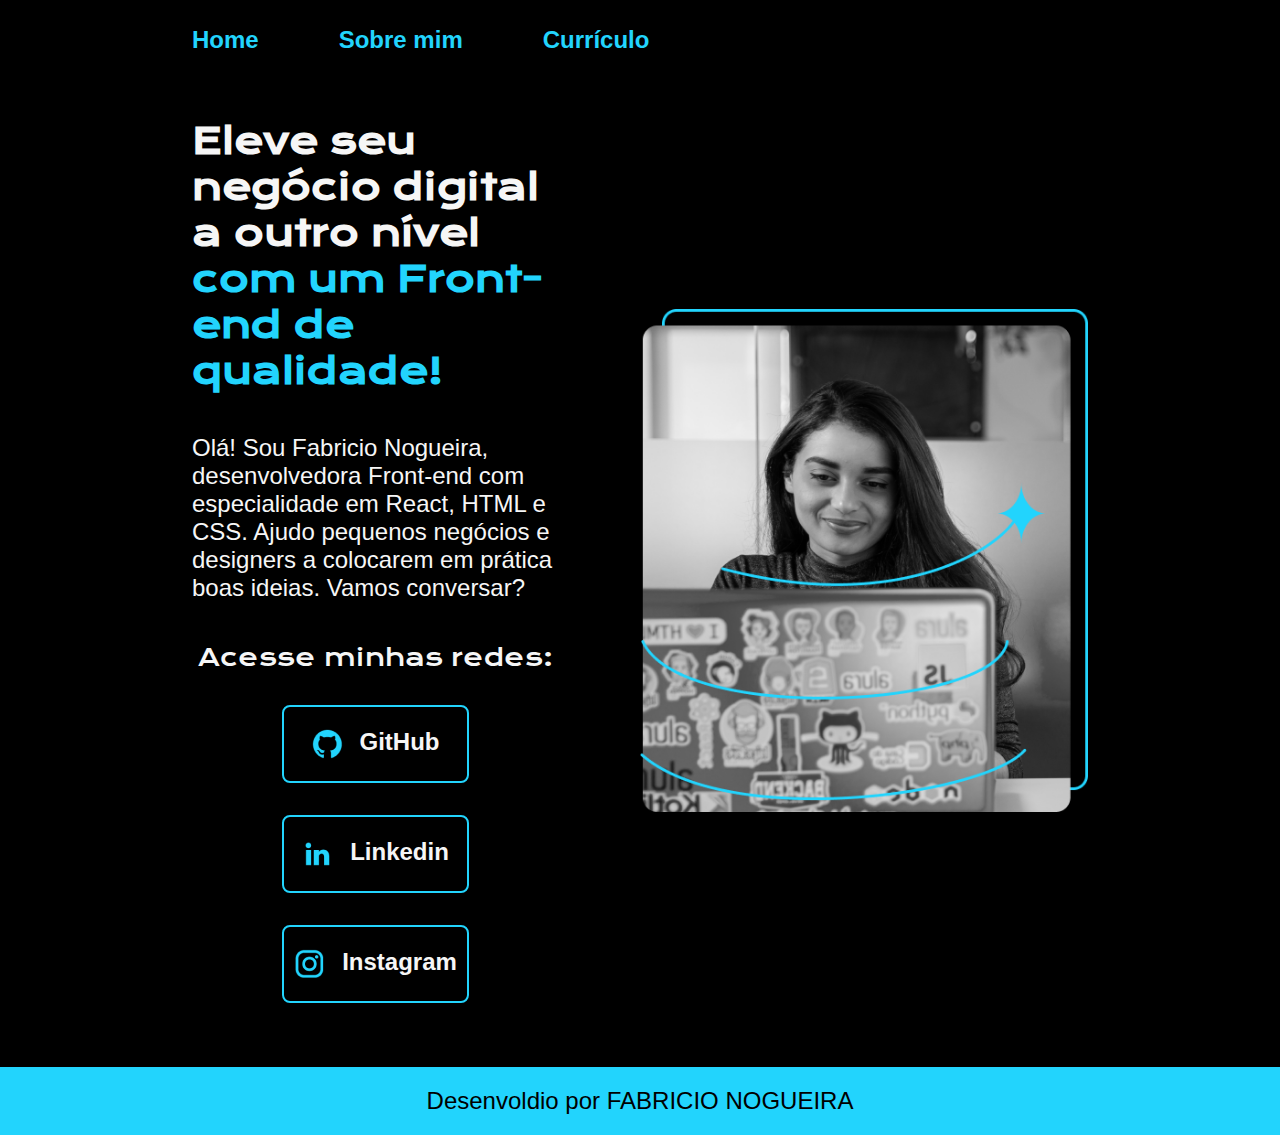
==== index.html @ af44d846 "Add files via upload" ====
<!DOCTYPE html>
<html lang="pt-br">
<head>
    <meta charset="UTF-8">
    <meta name="viewport" content="width=device-width, initial-scale=1.0">
    <link rel="stylesheet" href="css/style.css">
    <title>Portifolio</title>
</head>
<body>

    <header class="cabecalho">
        <nav class="cabecalho__menu">
            <a class="cabecalho__menu__link" href="index.html">Home</a>
            <a class="cabecalho__menu__link" href="about.html">Sobre mim</a>
            <a class="cabecalho__menu__link" href="curriculo.html">Currículo</a>
        </nav>
    </header>
    <main class="apresentacao">
        <section class="apresentacao__conteudo">
            <h1 class="apresentacao__conteudo__titulo">Eleve seu negócio digital a outro nível <strong class="titulo-destaque">com um Front-end de qualidade!</strong></h1>
            <p class="apresentacao__conteudo__texto">Olá! Sou Fabricio Nogueira, desenvolvedora Front-end com especialidade em React, HTML e CSS. Ajudo pequenos negócios e designers a colocarem em prática boas ideias. Vamos conversar?</p>
            <div class="apresentacao__links">
                <h2 class="apresentacao__links__subtitulo">Acesse minhas redes:</h2>
                <a class="apresentacao__links__navegacao" target="_blank" href="https://www.facebook.com/fabricio.nogueira.921?locale=pt_BR">
                    <img src="./assets/github.png" alt="Meu GitHub">
                    GitHub
                </a>
                <a class="apresentacao__links__navegacao" target="_blank" href="https://www.youtube.com/">
                    <img src="./assets/linkedin.png" alt="Meu Linkedin">
                    Linkedin
                </a>
                <a class="apresentacao__links__navegacao" target="_blank" href="https://www.instagram.com/fafanogueiira/">
                    <img src="./assets/instagram.png" alt="Meu instagram">
                    Instagram
                </a>
            </div>
        </section><!--apresentacao__conteudo-->
        <img class="apresentacao__imagem" src="assets/img.png" alt="Foto do Fabricio Nogueira programando">
    </main> <!--apresentacao-->

    <footer class="rodape">
        <p>Desenvoldio por FABRICIO NOGUEIRA</p>
    </footer>   
</body>
</html>
---- css/style.css ----
@import url('https://fonts.googleapis.com/css2?family=Krona+One&family=Montserrat+Alternates:wght@100;400;600&display=swap');

:root{
    --cor-primaria: #000000;
    --cor-secundaria: #F6F6F6;
    --cor-terciaria: #22D4FD;
    --cor-hover: #272727;


    --fonte-primaria:"Krona One", sans-serif;
    --fonte-secundaria: 'Montserrar', sans-serif;
}

*{
    margin: 0;
    padding: 0;
}

body {
    box-sizing: border-box;
    background-color: var(--cor-primaria);
    color: var(--cor-secundaria);
}

.cabecalho{
    padding: 2% 0 0 15%;
}

.cabecalho__menu{
    display: flex;
    gap: 80px;
}

.cabecalho__menu__link{
    font-family: var(--fonte-secundaria);
    font-size: 1.5rem;
    font-weight: 600;
    color: var(--cor-terciaria);
    text-decoration: none;
    cursor: pointer;
}

.apresentacao{
    padding: 5% 15%;  
    justify-content: space-between;
    align-items: center;
    display: flex;
    gap: 82px;
}

.apresentacao__conteudo{
    width: 50%;
    display: flex;
    flex-direction: column;
    gap: 40px;
}

.apresentacao__conteudo__titulo{
    font-family: var(--fonte-primaria);
    font-size: 2.25rem;
}

.titulo-destaque{
    color: var(--cor-terciaria);
}

.apresentacao__conteudo__texto{
    font-family: var(--fonte-secundaria);
    font-size: 1.5rem;
}

.apresentacao__links{
    align-items: center;
    gap: 32px;
    display: flex;
    flex-direction: column;
    justify-content: space-between;
}

.apresentacao__links__subtitulo{
    font-family: var(--fonte-primaria);
    font-weight: 400;
    font-size: 1.5rem;
}

.apresentacao__links__navegacao{
    display: flex;
    justify-content: center;
    gap: 16px;
    border: 2px solid var(--cor-terciaria);
    font-size: 1.5rem;
    width: 50%;
    text-align: center;
    border-radius: 8px;
    padding: 21px 0;
    text-decoration: none;
    color: var(--cor-secundaria);
    font-family: var(--fonte-secundaria);
    font-weight: 600;
}

.apresentacao__links__link:hover{
    background-color: var(--cor-hover);
}

.apresentacao__imagem{
    width: 50%;
}

.rodape{
    padding: 20px;
    color: var(--cor-primaria);
    background-color: var(--cor-terciaria);
    text-align: center;
    font-family: var(--fonte-secundaria);
    font-size: 1.5rem;
    font-weight: 400px;
}


/*******  RESPONSIVO  *******/

@media screen and (max-width: 1200px) {

    .cabecalho{
        padding: 10%;
    }

    .cabecalho__menu {
        justify-content: center;
    }

    .apresentacao {
        flex-direction: column-reverse;
        padding: 5%;
    }

    .apresentacao__conteudo {
        width: auto;
    }

}
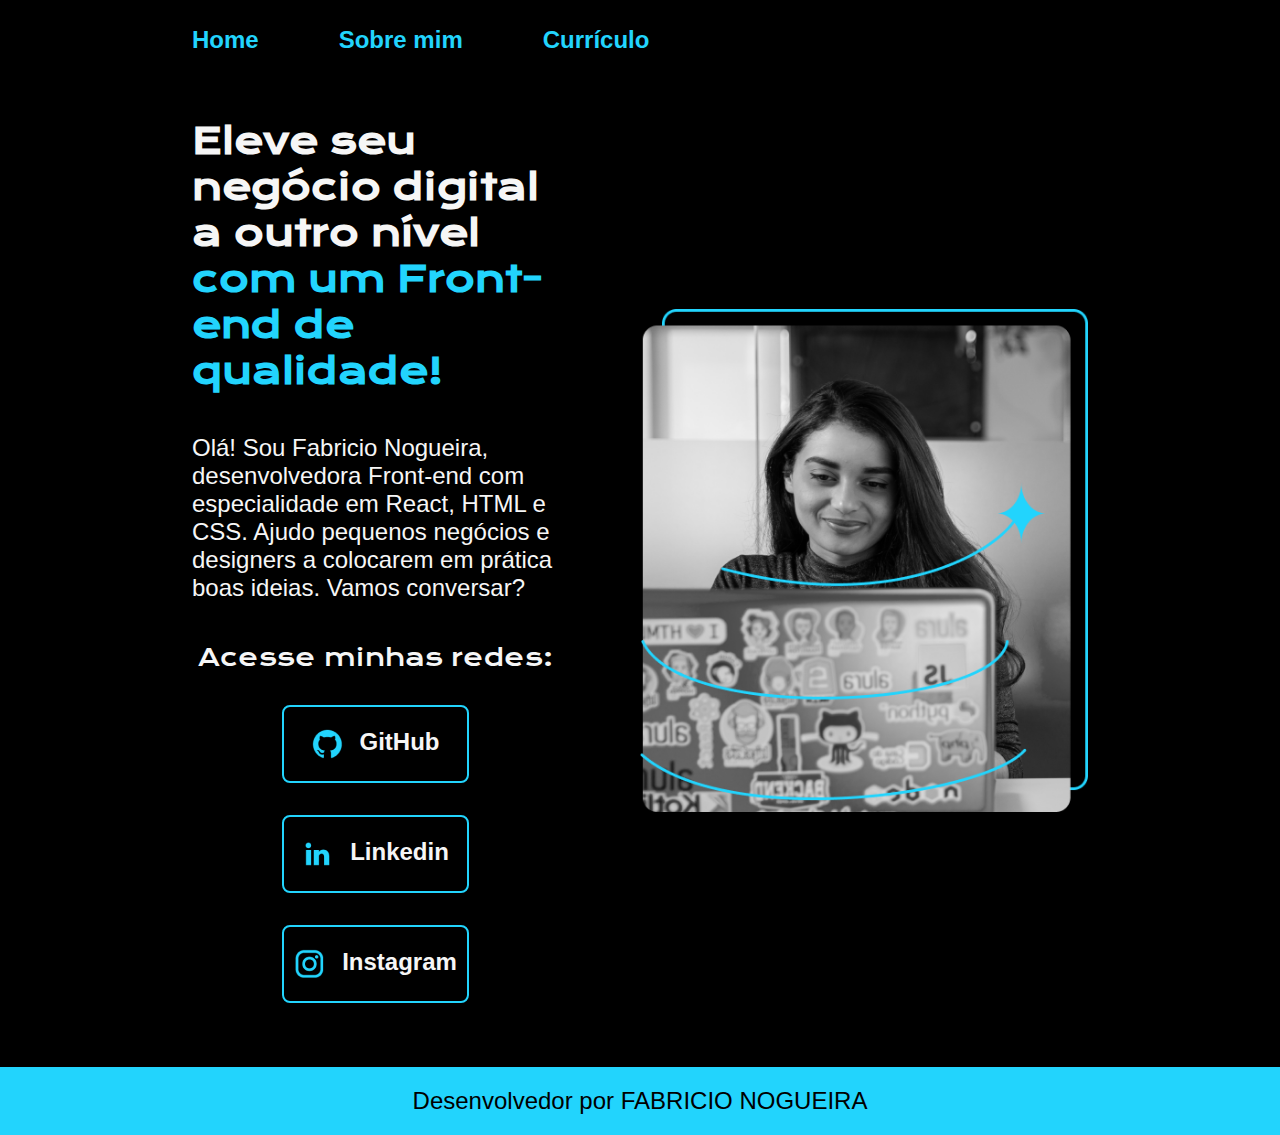
==== commit 601c72a4: "Update index.html" ====
--- a/index.html
+++ b/index.html
@@ -39,7 +39,7 @@
     </main> <!--apresentacao-->
 
     <footer class="rodape">
-        <p>Desenvoldio por FABRICIO NOGUEIRA</p>
+        <p>Desenvolvedor por FABRICIO NOGUEIRA</p>
     </footer>   
 </body>
-</html>+</html>
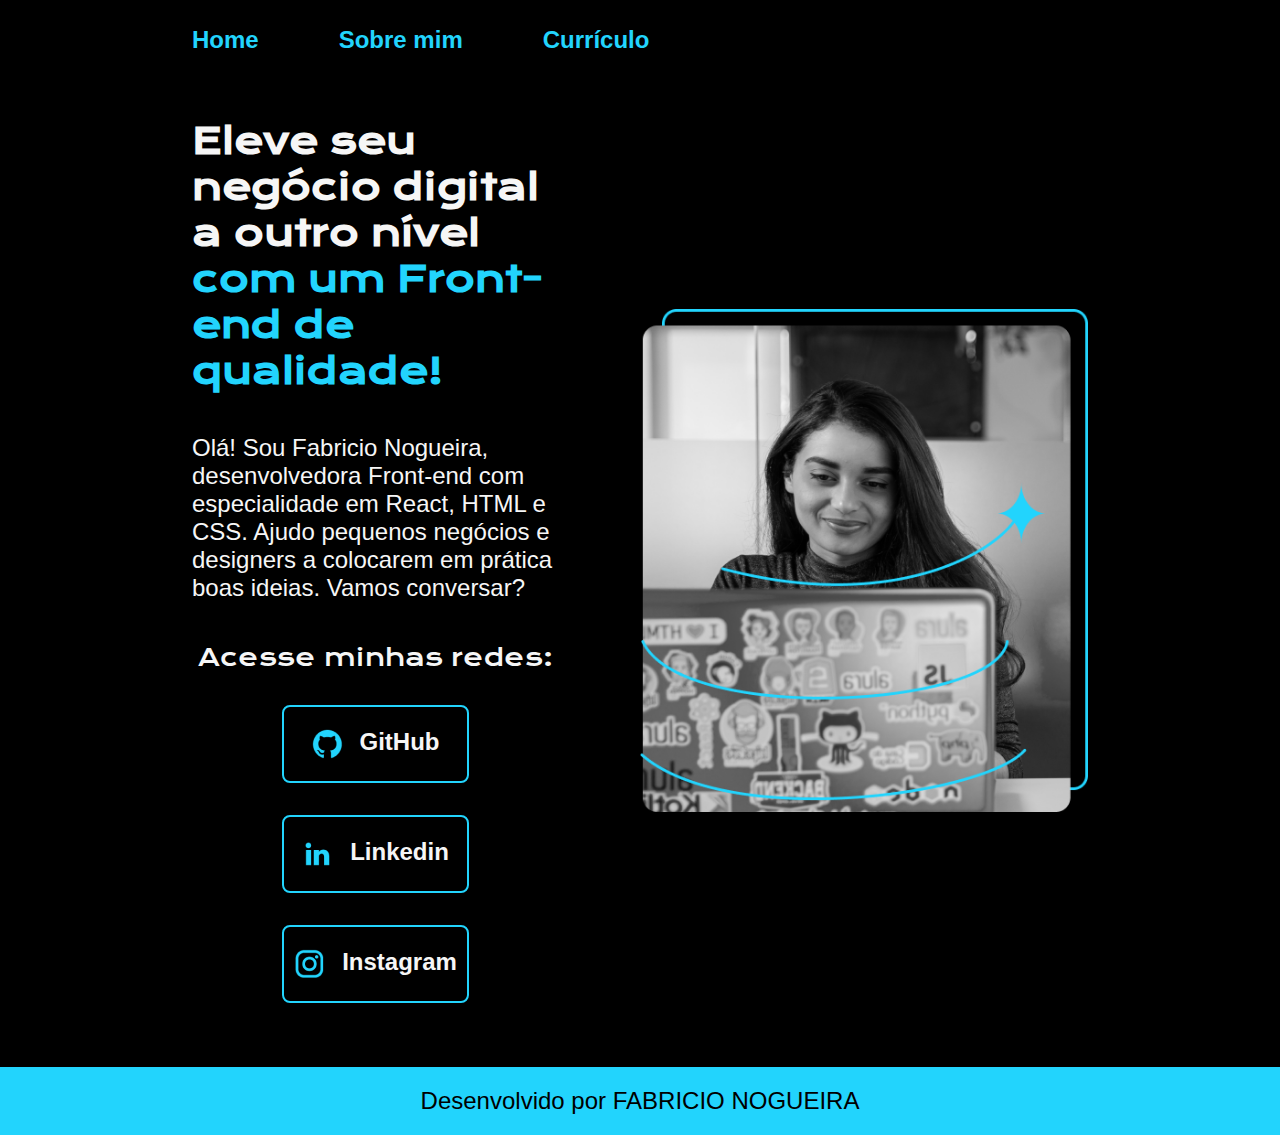
==== commit ccfadfa3: "Update index.html" ====
--- a/index.html
+++ b/index.html
@@ -39,7 +39,7 @@
     </main> <!--apresentacao-->
 
     <footer class="rodape">
-        <p>Desenvolvedor por FABRICIO NOGUEIRA</p>
+        <p>Desenvolvido por FABRICIO NOGUEIRA</p>
     </footer>   
 </body>
 </html>
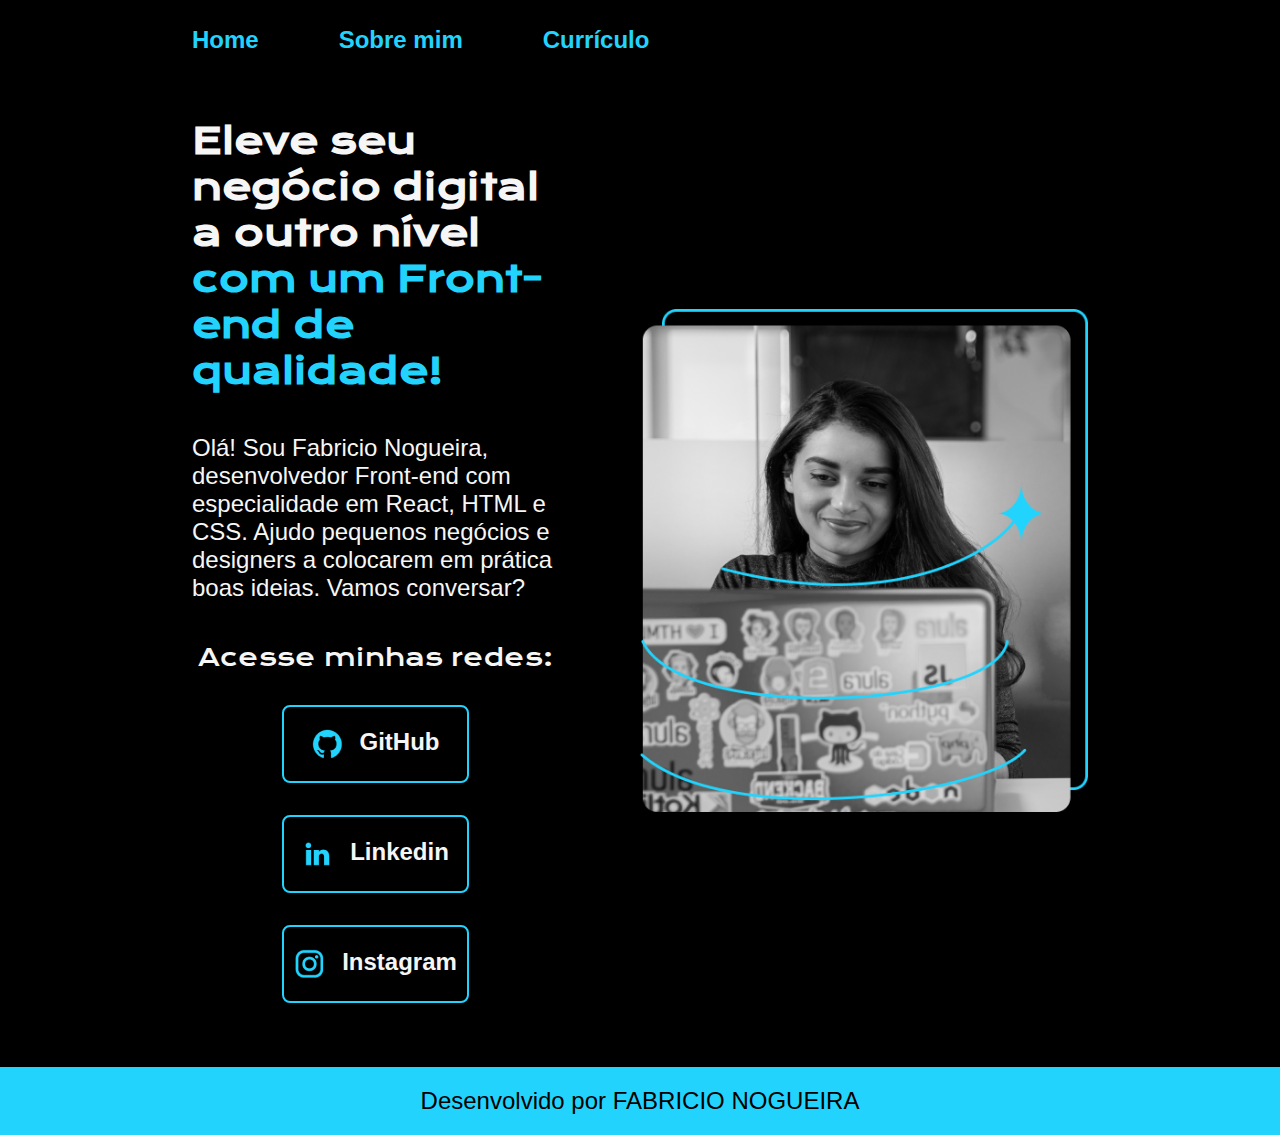
==== commit d725722f: "Update index.html" ====
--- a/index.html
+++ b/index.html
@@ -18,7 +18,7 @@
     <main class="apresentacao">
         <section class="apresentacao__conteudo">
             <h1 class="apresentacao__conteudo__titulo">Eleve seu negócio digital a outro nível <strong class="titulo-destaque">com um Front-end de qualidade!</strong></h1>
-            <p class="apresentacao__conteudo__texto">Olá! Sou Fabricio Nogueira, desenvolvedora Front-end com especialidade em React, HTML e CSS. Ajudo pequenos negócios e designers a colocarem em prática boas ideias. Vamos conversar?</p>
+            <p class="apresentacao__conteudo__texto">Olá! Sou Fabricio Nogueira, desenvolvedor Front-end com especialidade em React, HTML e CSS. Ajudo pequenos negócios e designers a colocarem em prática boas ideias. Vamos conversar?</p>
             <div class="apresentacao__links">
                 <h2 class="apresentacao__links__subtitulo">Acesse minhas redes:</h2>
                 <a class="apresentacao__links__navegacao" target="_blank" href="https://www.facebook.com/fabricio.nogueira.921?locale=pt_BR">
